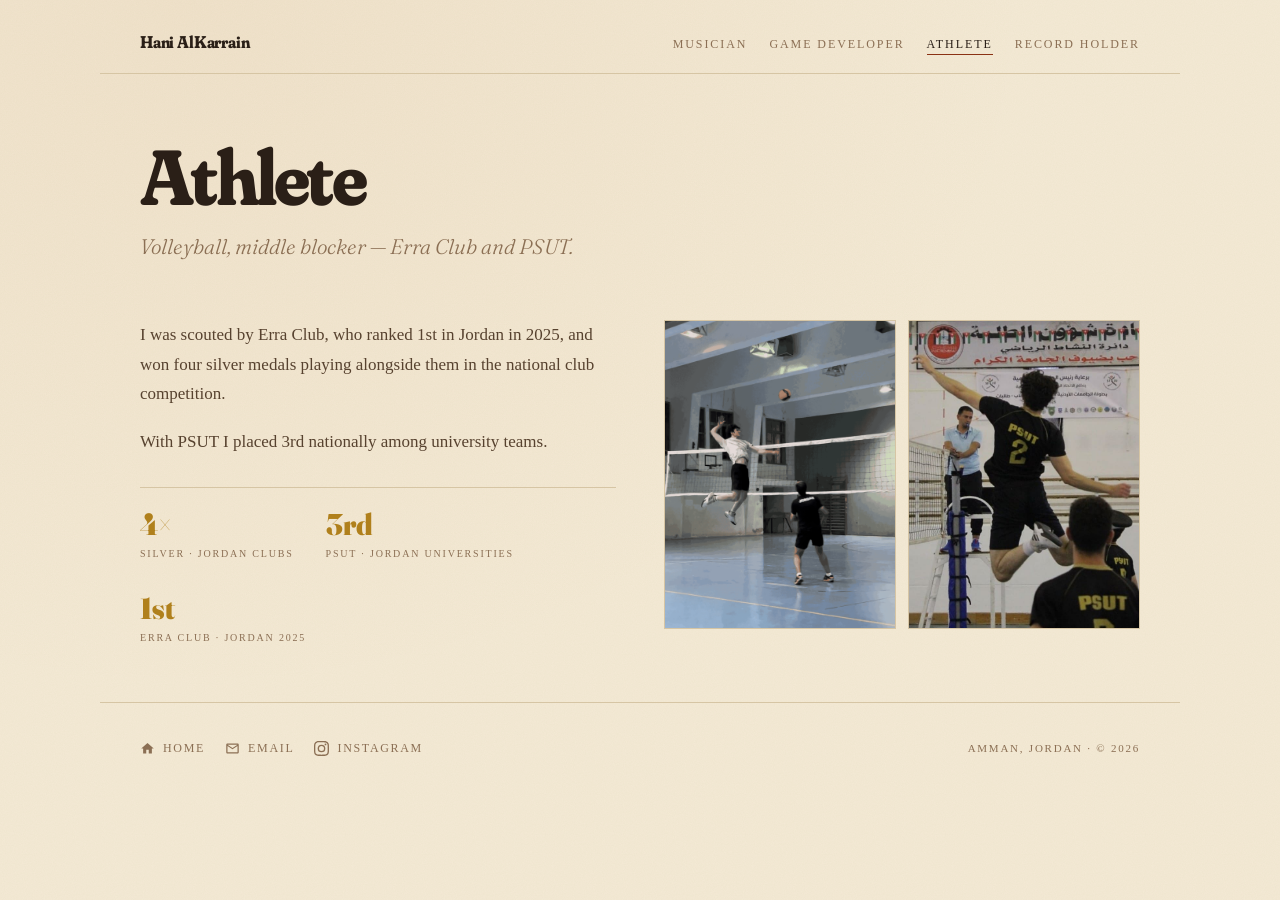
==== athlete.html @ cb23bcdd "redesign" ====
<!DOCTYPE html>
<html lang="en">
<head>
  <meta charset="UTF-8">
  <meta name="viewport" content="width=device-width, initial-scale=1.0">
  <title>Athlete — Hani AlKarrain</title>
  <meta name="description" content="Hani AlKarrain — volleyball middle blocker for Erra Club and PSUT, Amman, Jordan.">
  <link rel="preconnect" href="https://fonts.googleapis.com">
  <link rel="preconnect" href="https://fonts.gstatic.com" crossorigin>
  <link href="https://fonts.googleapis.com/css2?family=Amiri:wght@400;700&family=Fraunces:opsz,wght,SOFT@9..144,300;9..144,700;9..144,900&display=swap" rel="stylesheet">
  <link rel="stylesheet" href="styles.css">
</head>
<body>

<header class="topbar">
  <a class="home" href="index.html">Hani AlKarrain</a>
  <nav class="topnav">
    <a href="music.html">Musician</a>
    <a href="games.html">Game developer</a>
    <a href="athlete.html" class="is-current">Athlete</a>
    <a href="record-holder.html">Record holder</a>
  </nav>
</header>

<div class="page-head">
  <h1 class="page-title">Athlete</h1>
  <p class="page-sub">Volleyball, middle blocker — Erra Club and PSUT.</p>
</div>

<section class="block">
  <div class="split">
    <div class="prose">
      <p>I was scouted by Erra Club, who ranked 1st in Jordan in 2025, and won four silver medals playing alongside them in the national club competition.</p>
      <p>With PSUT I placed 3rd nationally among university teams.</p>

      <div class="stats">
        <div class="stat">
          <span class="num">4×</span>
          <span class="lbl">Silver · Jordan clubs</span>
        </div>
        <div class="stat">
          <span class="num">3rd</span>
          <span class="lbl">PSUT · Jordan universities</span>
        </div>
        <div class="stat">
          <span class="num">1st</span>
          <span class="lbl">Erra Club · Jordan 2025</span>
        </div>
      </div>
    </div>

    <div class="gallery">
      <img class="tall" src="images/vb-naji.PNG" alt="Spiking at the net" style="object-position: center 40%;">
      <img class="tall" src="images/volleyball-psut.JPG" alt="Playing for PSUT">
    </div>
  </div>
</section>

<footer class="site-foot">
  <div class="foot-links">
    <a class="fl-home" href="index.html">Home</a>
    <a class="fl-email" href="mailto:Hani.AlKarrain@gmail.com">Email</a>
    <a class="fl-ig" href="https://www.instagram.com/hani.alkarrain/" target="_blank" rel="noopener">Instagram</a>
  </div>
  <p class="foot-note">Amman, Jordan · © 2026</p>
</footer>

</body>
</html>
---- styles.css ----
/* ===================================================================
   Hani AlKarrain — portfolio
   Warm paper, Fraunces + Georgia. One stylesheet for all pages.
   =================================================================== */

:root {
  --paper: #f4ead5;
  --paper-2: #ece0c6;
  --ink: #2a1f17;
  --ink-2: #57422f;
  --ink-3: #8b6f54;
  --line: #d6c5a4;
  /* Colour roles, applied consistently across every page:
     --accent-2  emphasis at rest — links, eyebrows, buttons, key labels
     --accent    hover / active only, never a resting state
     --gold      achievement figures only — placings, records, stats
     --wash      the translucent lift used on cards, so paper grain shows through */
  --accent: #b8471f;
  --accent-2: #8a3214;
  --gold: #b0801c;
  --wash: rgba(255, 255, 255, 0.18);
  --wrap: 1080px;
  --pad: 40px;
}

* { box-sizing: border-box; margin: 0; padding: 0; }

body {
  font-family: Georgia, 'Times New Roman', serif;
  background: var(--paper);
  color: var(--ink);
  font-size: 17px;
  line-height: 1.6;
  background-image:
    radial-gradient(ellipse at 15% 0%, rgba(185, 120, 60, 0.07) 0%, transparent 55%),
    url("data:image/svg+xml;utf8,<svg xmlns='http://www.w3.org/2000/svg' width='200' height='200'><filter id='n'><feTurbulence type='fractalNoise' baseFrequency='0.9' numOctaves='2'/><feColorMatrix values='0 0 0 0 0.3 0 0 0 0 0.2 0 0 0 0 0.1 0 0 0 0.05 0'/></filter><rect width='100%25' height='100%25' filter='url(%23n)'/></svg>");
  background-attachment: fixed;
  -webkit-font-smoothing: antialiased;
}

::selection { background: var(--accent); color: var(--paper); }

.display {
  font-family: 'Fraunces', Georgia, serif;
  font-variation-settings: "opsz" 144, "SOFT" 100;
}

a { color: var(--accent-2); }
a:hover { color: var(--accent); }

img { display: block; max-width: 100%; }

.wrap { max-width: var(--wrap); margin: 0 auto; padding: 0 var(--pad); }

/* ============================================================
   LANDING
   ============================================================ */

.hero {
  min-height: calc(100svh - 118px); /* leave the footer just off the fold */
  max-width: var(--wrap);
  margin: 0 auto;
  padding: 6vh var(--pad) 4vh;
  display: grid;
  grid-template-columns: 1fr 0.85fr;
  gap: 64px;
  align-items: center;
}

/* Both names sit on one baseline, same size and colour, as a single left-aligned unit */
.signature {
  margin-bottom: 12vh;
  display: flex;
  align-items: baseline;
  gap: 14px;
  color: var(--ink);
  font-size: clamp(22px, 2.4vw, 28px);
  line-height: 1.2;
}
.sig-en {
  font-family: 'Fraunces', Georgia, serif;
  font-variation-settings: "opsz" 144, "SOFT" 100;
  font-weight: 700;
  font-size: 1em;
  letter-spacing: -0.01em;
}
.sig-div { color: var(--line); font-size: 1em; }
.sig-ar {
  font-family: 'Amiri', serif;
  font-weight: 700;
  font-size: 1em;
}

.lede {
  font-family: 'Fraunces', Georgia, serif;
  font-variation-settings: "opsz" 144, "SOFT" 80;
  font-weight: 300;
  font-style: italic;
  font-size: clamp(22px, 2.6vw, 32px);
  color: var(--ink-3);
  margin-bottom: 10px;
}

.roles { display: block; }

.role {
  display: block;
  text-decoration: none;
  color: var(--ink);
  padding: 4px 0 10px;
  transition: color 0.25s, transform 0.25s;
}
.role-name {
  display: block;
  font-family: 'Fraunces', Georgia, serif;
  font-variation-settings: "opsz" 144, "SOFT" 100;
  font-weight: 700;
  font-size: clamp(32px, 4.6vw, 50px);
  line-height: 1.1;
  letter-spacing: -0.03em;
}
/* height is reserved so revealing the subtitle doesn't shift the stack */
.role-meta {
  display: block;
  height: 15px;
  font-size: 11px;
  letter-spacing: 0.16em;
  text-transform: uppercase;
  color: var(--ink-3);
  opacity: 0;
  transform: translateY(-4px);
  transition: opacity 0.25s, transform 0.25s;
  white-space: nowrap;
}
.role:hover,
.role:focus-visible { color: var(--accent); transform: translateX(4px); outline: none; }
.role:hover .role-meta,
.role:focus-visible .role-meta { opacity: 1; transform: translateY(0); }

.whereabouts {
  margin-top: 12vh;
  font-size: 12px;
  letter-spacing: 0.22em;
  text-transform: uppercase;
  color: var(--ink-3);
}
.whereabouts a { display: block; color: var(--ink-3); text-decoration: none; margin-top: 6px; }
.whereabouts a:hover { color: var(--accent); }

/* The preview frame that reacts to whichever role is hovered */
.stage {
  position: relative;
  aspect-ratio: 4 / 5;
  border: 1px solid var(--line);
  background: var(--paper-2);
  overflow: hidden;
}
.stage img {
  position: absolute;
  inset: 0;
  width: 100%;
  height: 100%;
  object-fit: cover;
  opacity: 0;
  transform: scale(1.04);
  transition: opacity 0.5s ease, transform 0.9s ease;
}
/* resting state: the first image holds the frame at full strength */
.hero:not(:has(.role:hover)):not(:has(.role:focus-visible)) .stage img[data-role="music"] {
  opacity: 1;
  transform: scale(1);
}
.hero:has(.role[data-role="music"]:hover) .stage img[data-role="music"],
.hero:has(.role[data-role="music"]:focus-visible) .stage img[data-role="music"],
.hero:has(.role[data-role="games"]:hover) .stage img[data-role="games"],
.hero:has(.role[data-role="games"]:focus-visible) .stage img[data-role="games"],
.hero:has(.role[data-role="athlete"]:hover) .stage img[data-role="athlete"],
.hero:has(.role[data-role="athlete"]:focus-visible) .stage img[data-role="athlete"],
.hero:has(.role[data-role="record"]:hover) .stage img[data-role="record"],
.hero:has(.role[data-role="record"]:focus-visible) .stage img[data-role="record"] {
  opacity: 1;
  transform: scale(1);
}

.role-thumb { display: none; }

/* ============================================================
   SUB-PAGE CHROME
   ============================================================ */

.topbar {
  max-width: var(--wrap);
  margin: 0 auto;
  padding: 28px var(--pad) 18px;
  display: flex;
  align-items: baseline;
  justify-content: space-between;
  gap: 24px;
  flex-wrap: wrap;
  border-bottom: 1px solid var(--line);
}
.home {
  font-family: 'Fraunces', Georgia, serif;
  font-variation-settings: "opsz" 144, "SOFT" 100;
  font-weight: 700;
  font-size: 17px;
  color: var(--ink);
  text-decoration: none;
  letter-spacing: -0.01em;
}
.home:hover { color: var(--accent); }
.topnav { display: flex; gap: 22px; flex-wrap: wrap; }
.topnav a {
  font-size: 12px;
  letter-spacing: 0.16em;
  text-transform: uppercase;
  color: var(--ink-3);
  text-decoration: none;
}
.topnav a:hover { color: var(--accent); }
.topnav a.is-current { color: var(--ink); border-bottom: 1px solid var(--accent-2); }

.page-head {
  max-width: var(--wrap);
  margin: 0 auto;
  padding: 64px var(--pad) 0;
}
.page-title {
  font-family: 'Fraunces', Georgia, serif;
  font-variation-settings: "opsz" 144, "SOFT" 100;
  font-weight: 700;
  font-size: clamp(44px, 7vw, 78px);
  line-height: 1;
  letter-spacing: -0.035em;
}
.page-sub {
  font-family: 'Fraunces', Georgia, serif;
  font-style: italic;
  font-weight: 300;
  font-size: clamp(17px, 2vw, 21px);
  color: var(--ink-3);
  margin-top: 14px;
  max-width: 46ch;
}

section.block {
  max-width: var(--wrap);
  margin: 0 auto;
  padding: 56px var(--pad);
}
.block-title {
  font-family: 'Fraunces', Georgia, serif;
  font-variation-settings: "opsz" 144, "SOFT" 100;
  font-weight: 700;
  font-size: 13px;
  letter-spacing: 0.24em;
  text-transform: uppercase;
  color: var(--ink-3);
  padding-bottom: 10px;
  border-bottom: 1px solid var(--line);
  margin-bottom: 28px;
}

/* Body prose */
.prose p { color: var(--ink-2); margin-bottom: 18px; line-height: 1.75; }
.prose p:last-child { margin-bottom: 0; }

/* Single reading column — no panels, no rules; spacing does the sectioning */
.column { max-width: 60ch; }
.column p {
  color: var(--ink-2);
  line-height: 1.75;
  margin-bottom: 16px;
}
.sec {
  font-family: 'Fraunces', Georgia, serif;
  font-variation-settings: "opsz" 144, "SOFT" 100;
  font-weight: 700;
  font-size: 22px;
  line-height: 1.2;
  letter-spacing: -0.02em;
  color: var(--ink);
  margin: 46px 0 10px;
}
.sec:first-child { margin-top: 0; }

/* Film credits — poster over title over one line of detail.
   Posters are contained rather than cropped: they're artwork, and the two
   have different proportions, so the frame letterboxes instead of trimming. */
.films {
  display: grid;
  /* capped width, zero min — posters stay small here but still shrink on narrow screens */
  grid-template-columns: repeat(2, minmax(0, 168px));
  gap: 18px;
  margin-bottom: 20px;
}
.film img {
  width: 100%;
  aspect-ratio: 3 / 4;
  object-fit: contain;
  background: var(--paper-2);
  border: 1px solid var(--line);
  margin-bottom: 10px;
  transition: border-color 0.2s;
}
.film a:hover img { border-color: var(--ink); }
.film strong {
  display: block;
  font-family: 'Fraunces', Georgia, serif;
  font-variation-settings: "opsz" 144;
  font-weight: 700;
  font-size: 17px;
  line-height: 1.25;
  color: var(--ink);
  margin-bottom: 2px;
}
.film strong a { color: inherit; text-decoration: none; }
.film strong a:hover { color: var(--accent); }
.film span {
  display: block;
  font-size: 13.5px;
  color: var(--ink-3);
  line-height: 1.5;
}

/* Call to action */
.cta {
  display: inline-block;
  margin-top: 26px;
  font-size: 12px;
  letter-spacing: 0.2em;
  text-transform: uppercase;
  color: var(--paper);
  background: var(--accent-2);
  border: 1px solid var(--accent-2);
  padding: 11px 20px;
  text-decoration: none;
  transition: background 0.2s, border-color 0.2s;
}
.cta:hover { background: var(--ink); border-color: var(--ink); color: var(--paper); }

/* Stat row */
.stats {
  display: flex;
  flex-wrap: wrap;
  gap: 32px;
  margin-top: 30px;
  padding-top: 22px;
  border-top: 1px solid var(--line);
}
.stat .num {
  font-family: 'Fraunces', Georgia, serif;
  font-variation-settings: "opsz" 144;
  font-weight: 900;
  font-size: 30px;
  line-height: 1;
  color: var(--gold);
  display: block;
}
.stat .lbl {
  font-size: 10px;
  letter-spacing: 0.18em;
  text-transform: uppercase;
  color: var(--ink-3);
  margin-top: 6px;
  display: block;
}

/* Two-column split: text beside images */
.split {
  display: grid;
  grid-template-columns: 1fr 1fr;
  gap: 48px;
  align-items: start;
}
.gallery { display: grid; grid-template-columns: 1fr 1fr; gap: 12px; }
.gallery img {
  width: 100%;
  aspect-ratio: 1 / 1;
  object-fit: cover;
  border: 1px solid var(--line);
}
.gallery img.tall { aspect-ratio: 3 / 4; }
.gallery img:only-child { grid-column: 1 / -1; aspect-ratio: 4 / 3; }
/* Single stack of photos. The column is narrow and the crop is wide so four
   images run to roughly the height of the text beside them, not past it. */
.gallery.one { grid-template-columns: 1fr; }
.gallery.one img { aspect-ratio: 1 / 1; }
.split.media-narrow { grid-template-columns: 1fr 0.42fr; }

/* ============================================================
   PROJECT CARDS
   ============================================================ */

.cards {
  display: grid;
  grid-template-columns: repeat(3, 1fr);
  gap: 20px;
}
.cards.two { grid-template-columns: repeat(2, 1fr); }

.card {
  display: flex;
  flex-direction: column;
  text-decoration: none;
  color: inherit;
  border: 1px solid var(--line);
  background: var(--wash);
  overflow: hidden;
  transition: border-color 0.2s, transform 0.2s;
}
.card:hover { border-color: var(--ink); transform: translateY(-3px); }
.card-media { overflow: hidden; background: var(--paper-2); }
.card-media img {
  width: 100%;
  aspect-ratio: 4 / 3;
  object-fit: cover;
  transition: transform 0.5s ease;
}
.card:hover .card-media img { transform: scale(1.04); }
.card-body { padding: 16px 18px 18px; display: flex; flex-direction: column; flex-grow: 1; }
.card-meta {
  font-size: 10px;
  letter-spacing: 0.2em;
  text-transform: uppercase;
  color: var(--accent-2);
  margin-bottom: 6px;
}
.card h3 {
  font-family: 'Fraunces', Georgia, serif;
  font-variation-settings: "opsz" 144;
  font-weight: 700;
  font-size: 21px;
  line-height: 1.15;
  margin-bottom: 6px;
}
.card:hover h3 { color: var(--accent); }
.card p {
  font-size: 13.5px;
  line-height: 1.55;
  color: var(--ink-2);
  flex-grow: 1;
}
.card-foot {
  margin-top: 14px;
  font-size: 10px;
  letter-spacing: 0.18em;
  text-transform: uppercase;
  color: var(--ink-3);
}

/* ============================================================
   AWARDS
   ============================================================ */

.awards { display: grid; grid-template-columns: repeat(4, 1fr); gap: 20px; }
.award { border-top: 2px solid var(--gold); padding-top: 14px; }
.award img {
  width: 100%;
  aspect-ratio: 4 / 3;
  object-fit: cover;
  border: 1px solid var(--line);
  margin-bottom: 12px;
}
.award .place {
  display: flex;
  align-items: center;
  gap: 9px;
  font-family: 'Fraunces', Georgia, serif;
  font-variation-settings: "opsz" 144;
  font-weight: 900;
  font-size: 32px;
  line-height: 1;
  color: var(--gold);
  letter-spacing: -0.03em;
  margin-bottom: 8px;
}
/* Gold medal: ribbon tails plus a disc with the star knocked out (evenodd) */
.award .place::before {
  content: "";
  width: 30px;
  height: 30px;
  flex-shrink: 0;
  background-color: var(--gold);
  --medal: url("data:image/svg+xml,%3Csvg xmlns='http://www.w3.org/2000/svg' viewBox='0 0 24 24'%3E%3Cpath d='M5.6 1h4.6L8.6 8.2 4.9 10.1z'/%3E%3Cpath d='M18.4 1h-4.6l1.6 7.2 3.7 1.9z'/%3E%3Cpath fill-rule='evenodd' d='M12 8.5a7 7 0 1 0 0 14 7 7 0 1 0 0-14z M12 11.3 l1.12 2.66 l2.87 0.24 l-2.18 1.89 l0.66 2.81 l-2.47 -1.5 l-2.47 1.5 l0.66 -2.81 l-2.18 -1.89 l2.87 -0.24 z'/%3E%3C/svg%3E");
  -webkit-mask: var(--medal) center / contain no-repeat;
  mask: var(--medal) center / contain no-repeat;
}
.award .what {
  font-family: 'Fraunces', Georgia, serif;
  font-variation-settings: "opsz" 144;
  font-weight: 700;
  font-size: 16px;
  line-height: 1.25;
  margin-bottom: 4px;
}
.award .where { font-size: 12.5px; color: var(--ink-3); line-height: 1.45; }

/* Plain record list */
.records { border-top: 1px solid var(--line); }
.record {
  display: flex;
  align-items: baseline;
  gap: 20px;
  padding: 16px 0;
  border-bottom: 1px solid var(--line);
}
.record .rk {
  font-family: 'Fraunces', Georgia, serif;
  font-variation-settings: "opsz" 144;
  font-weight: 900;
  font-size: 22px;
  color: var(--gold);
  min-width: 92px;
  line-height: 1;
}
.record .rd { flex-grow: 1; }
.record .rd strong { font-weight: normal; font-family: 'Fraunces', Georgia, serif; font-size: 17px; }
.record .rd span { display: block; font-size: 13px; color: var(--ink-3); }

/* ============================================================
   FOOTER
   ============================================================ */

.site-foot {
  max-width: var(--wrap);
  margin: 0 auto;
  padding: 36px var(--pad) 48px;
  border-top: 1px solid var(--line);
  display: flex;
  justify-content: space-between;
  align-items: center;
  gap: 20px;
  flex-wrap: wrap;
}
.foot-links { display: flex; flex-wrap: wrap; align-items: center; gap: 20px; }
.foot-links a {
  display: inline-flex;
  align-items: center;
  gap: 8px;
  font-size: 12px;
  letter-spacing: 0.14em;
  text-transform: uppercase;
  color: var(--ink-3);
  text-decoration: none;
  transition: color 0.2s;
}
.foot-links a:hover { color: var(--accent); }

/* Icons live here rather than in the markup, so all five pages share one copy
   and the glyph inherits the link colour via currentColor. */
.foot-links a[class^="fl-"]:not(.fl-kolide)::before {
  content: "";
  width: 15px;
  height: 15px;
  flex-shrink: 0;
  background-color: currentColor;
  -webkit-mask: var(--icon) center / contain no-repeat;
  mask: var(--icon) center / contain no-repeat;
}
.fl-home  { --icon: url("data:image/svg+xml,%3Csvg xmlns='http://www.w3.org/2000/svg' viewBox='0 0 24 24'%3E%3Cpath d='M10 20v-6h4v6h5v-8h3L12 3 2 12h3v8z'/%3E%3C/svg%3E"); }
.fl-email { --icon: url("data:image/svg+xml,%3Csvg xmlns='http://www.w3.org/2000/svg' viewBox='0 0 24 24'%3E%3Cpath d='M22 6c0-1.1-.9-2-2-2H4c-1.1 0-2 .9-2 2v12c0 1.1.9 2 2 2h16c1.1 0 2-.9 2-2V6zm-2 0-8 5-8-5h16zm0 12H4V8l8 5 8-5v10z'/%3E%3C/svg%3E"); }
.fl-ig    { --icon: url("data:image/svg+xml,%3Csvg xmlns='http://www.w3.org/2000/svg' viewBox='0 0 24 24'%3E%3Cpath d='M12 0C8.74 0 8.333.015 7.053.072 5.775.132 4.905.333 4.14.63c-.789.306-1.459.717-2.126 1.384S.935 3.35.63 4.14C.333 4.905.131 5.775.072 7.053.012 8.333 0 8.74 0 12s.015 3.667.072 4.947c.06 1.277.261 2.148.558 2.913.306.788.717 1.459 1.384 2.126.667.666 1.336 1.079 2.126 1.384.766.296 1.636.499 2.913.558C8.333 23.988 8.74 24 12 24s3.667-.015 4.947-.072c1.277-.06 2.148-.262 2.913-.558.788-.306 1.459-.718 2.126-1.384.666-.667 1.079-1.335 1.384-2.126.296-.765.499-1.636.558-2.913.06-1.28.072-1.687.072-4.947s-.015-3.667-.072-4.947c-.06-1.277-.262-2.149-.558-2.913-.306-.789-.718-1.459-1.384-2.126C21.319 1.347 20.651.935 19.86.63c-.765-.297-1.636-.499-2.913-.558C15.667.012 15.26 0 12 0zm0 2.16c3.203 0 3.585.016 4.85.071 1.17.055 1.805.249 2.227.415.562.217.96.477 1.382.896.419.42.679.819.896 1.381.164.422.36 1.057.413 2.227.057 1.266.07 1.646.07 4.85s-.015 3.585-.074 4.85c-.061 1.17-.256 1.805-.421 2.227-.224.562-.479.96-.899 1.382-.419.419-.824.679-1.38.896-.42.164-1.065.36-2.235.413-1.274.057-1.649.07-4.859.07-3.211 0-3.586-.015-4.859-.074-1.171-.061-1.816-.256-2.236-.421-.569-.224-.96-.479-1.379-.899-.421-.419-.69-.824-.9-1.38-.165-.42-.359-1.065-.42-2.235-.045-1.26-.061-1.649-.061-4.844 0-3.196.016-3.586.061-4.861.061-1.17.255-1.814.42-2.234.21-.57.479-.96.9-1.381.419-.419.81-.689 1.379-.898.42-.166 1.051-.361 2.221-.421 1.275-.045 1.65-.06 4.859-.06l.045.03zm0 3.678a6.162 6.162 0 100 12.324 6.162 6.162 0 000-12.324zM12 16a4 4 0 110-8 4 4 0 010 8zm7.846-10.405a1.441 1.441 0 01-2.88 0 1.44 1.44 0 012.88 0z'/%3E%3C/svg%3E"); }
.fl-li    { --icon: url("data:image/svg+xml,%3Csvg xmlns='http://www.w3.org/2000/svg' viewBox='0 0 24 24'%3E%3Cpath d='M20.447 20.452h-3.554v-5.569c0-1.328-.027-3.037-1.852-3.037-1.853 0-2.136 1.445-2.136 2.939v5.667H9.351V9h3.414v1.561h.046c.477-.9 1.637-1.85 3.37-1.85 3.601 0 4.267 2.37 4.267 5.455v6.286zM5.337 7.433a2.062 2.062 0 01-2.063-2.065 2.064 2.064 0 112.063 2.065zm1.782 13.019H3.555V9h3.564v11.452zM22.225 0H1.771C.792 0 0 .774 0 1.729v20.542C0 23.227.792 24 1.771 24h20.451C23.2 24 24 23.227 24 22.271V1.729C24 .774 23.2 0 22.222 0h.003z'/%3E%3C/svg%3E"); }
.fl-sp    { --icon: url("data:image/svg+xml,%3Csvg xmlns='http://www.w3.org/2000/svg' viewBox='0 0 24 24'%3E%3Cpath d='M12 0C5.4 0 0 5.4 0 12s5.4 12 12 12 12-5.4 12-12S18.66 0 12 0zm5.521 17.34c-.24.359-.66.48-1.021.24-2.82-1.74-6.36-2.101-10.561-1.141-.418.122-.779-.179-.899-.539-.12-.421.18-.78.54-.9 4.56-1.021 8.52-.6 11.64 1.32.42.18.479.659.301 1.02zm1.44-3.3c-.301.42-.841.6-1.262.3-3.239-1.98-8.159-2.58-11.939-1.38-.479.12-1.02-.12-1.14-.6-.12-.48.12-1.021.6-1.141C9.6 9.9 15 10.561 18.72 12.84c.361.181.54.78.241 1.2zm.12-3.36C15.24 8.4 8.82 8.16 5.16 9.301c-.6.179-1.2-.181-1.38-.721-.18-.601.18-1.2.72-1.381 4.26-1.26 11.28-1.02 15.721 1.621.539.3.719 1.02.419 1.56-.299.421-1.02.599-1.559.3z'/%3E%3C/svg%3E"); }
.fl-itch  { --icon: url("data:image/svg+xml,%3Csvg xmlns='http://www.w3.org/2000/svg' viewBox='0 0 24 24'%3E%3Cpath d='M3.13 1.338C2.08 1.96.02 4.328 0 4.95v1.03c0 1.303 1.22 2.45 2.325 2.45 1.33 0 2.436-1.102 2.436-2.41 0 1.308 1.07 2.41 2.4 2.41 1.328 0 2.362-1.102 2.362-2.41 0 1.308 1.137 2.41 2.466 2.41h.024c1.33 0 2.466-1.102 2.466-2.41 0 1.308 1.034 2.41 2.363 2.41 1.33 0 2.4-1.102 2.4-2.41 0 1.308 1.106 2.41 2.435 2.41C22.78 8.43 24 7.282 24 5.98V4.95c-.02-.62-2.082-2.99-3.13-3.612-3.253-.114-5.508-.134-8.87-.133-3.362 0-7.945.053-8.87.133zm6.376 6.477a2.74 2.74 0 01-.468.602c-.5.49-1.19.795-1.947.795a2.786 2.786 0 01-1.95-.795c-.182-.178-.32-.37-.446-.59-.127.222-.303.412-.486.59a2.788 2.788 0 01-1.95.795c-.092 0-.187-.025-.264-.052-.107 1.113-.152 2.176-.168 2.95v.005l-.006 1.167c.02 2.334-.23 7.564 1.03 8.85 1.952.454 5.545.662 9.15.663 3.605 0 7.198-.21 9.15-.664 1.26-1.284 1.01-6.514 1.03-8.848l-.006-1.167v-.004c-.016-.775-.06-1.838-.168-2.95-.077.026-.172.052-.263.052a2.788 2.788 0 01-1.95-.796c-.184-.178-.36-.368-.487-.59-.126.22-.264.412-.446.59a2.786 2.786 0 01-1.95.795c-.756 0-1.446-.303-1.945-.794a2.774 2.774 0 01-.468-.602 2.774 2.774 0 01-.463.602 2.79 2.79 0 01-1.95.794h-.16a2.79 2.79 0 01-1.95-.794 2.774 2.774 0 01-.464-.602zm-2.004 2.59v.002c.795.002 1.5 0 2.373.953.687-.072 1.406-.108 2.125-.107.72 0 1.438.035 2.125.107.873-.953 1.578-.95 2.372-.953.376 0 1.876 0 2.92 2.934l1.123 4.028c.832 2.995-.266 3.068-1.636 3.07-2.03-.075-3.156-1.55-3.156-3.025-1.124.184-2.436.276-3.748.277-1.312 0-2.624-.093-3.748-.277 0 1.475-1.125 2.95-3.156 3.026-1.37-.002-2.468-.075-1.636-3.07l1.122-4.03c1.045-2.933 2.545-2.933 2.92-2.933zM12 12.714c-.002.002-2.05 1.88-2.417 2.547l1.32-.053v1.15c0 .054.55.033 1.097.008.547.025 1.096.046 1.096-.007v-1.15l1.32.052C14.05 14.593 12 12.713 12 12.713z'/%3E%3C/svg%3E"); }
.fl-steam { --icon: url("data:image/svg+xml,%3Csvg xmlns='http://www.w3.org/2000/svg' viewBox='0 0 24 24'%3E%3Cpath d='M11.979 0C5.678 0 .511 4.86 0 11.032l6.436 2.658c.545-.371 1.203-.59 1.912-.59.063 0 .125.004.188.006l2.861-4.142V8.91c0-2.495 2.028-4.524 4.524-4.524 2.494 0 4.524 2.031 4.524 4.527s-2.03 4.525-4.524 4.525h-.105l-4.076 2.911c0 .052.004.105.004.159 0 1.875-1.515 3.396-3.39 3.396-1.635 0-3.016-1.173-3.331-2.727L.436 15.27C1.862 20.307 6.486 24 11.979 24c6.627 0 11.999-5.373 11.999-12S18.605 0 11.979 0zM7.54 18.21l-1.473-.61c.262.543.714.999 1.314 1.25 1.297.539 2.793-.076 3.332-1.375.263-.63.264-1.319.005-1.949s-.75-1.121-1.377-1.383c-.624-.26-1.29-.249-1.878-.03l1.523.63c.956.4 1.409 1.5 1.009 2.455-.397.957-1.497 1.41-2.454 1.012H7.54zm11.415-9.303c0-1.662-1.353-3.015-3.015-3.015-1.665 0-3.015 1.353-3.015 3.015 0 1.665 1.35 3.015 3.015 3.015 1.663 0 3.015-1.35 3.015-3.015zm-5.273-.005c0-1.252 1.013-2.266 2.265-2.266 1.249 0 2.263 1.014 2.263 2.266 0 1.251-1.014 2.265-2.263 2.265-1.252 0-2.265-1.014-2.265-2.265z'/%3E%3C/svg%3E"); }
.fl-apple { --icon: url("data:image/svg+xml,%3Csvg xmlns='http://www.w3.org/2000/svg' viewBox='0 0 24 24'%3E%3Cpath d='M12.152 6.896c-.948 0-2.415-1.078-3.96-1.04-2.04.027-3.91 1.183-4.961 3.014-2.117 3.675-.546 9.103 1.519 12.09 1.013 1.454 2.208 3.09 3.792 3.039 1.52-.065 2.09-.987 3.935-.987 1.831 0 2.35.987 3.96.948 1.637-.026 2.676-1.48 3.676-2.948 1.156-1.688 1.636-3.325 1.662-3.415-.039-.013-3.182-1.221-3.22-4.857-.026-3.04 2.48-4.494 2.597-4.559-1.429-2.09-3.623-2.324-4.39-2.376-2-.156-3.675 1.09-4.61 1.09zM15.53 3.83c.843-1.012 1.4-2.427 1.245-3.83-1.207.052-2.662.805-3.532 1.818-.78.896-1.454 2.338-1.273 3.714 1.338.104 2.715-.688 3.559-1.701'/%3E%3C/svg%3E"); }

/* Kolide's mark is a full wordmark, so it stands in for its own label */
.fl-kolide img { height: 22px; width: auto; border-radius: 3px; opacity: 0.9; transition: opacity 0.2s; }
.fl-kolide:hover img { opacity: 1; }

.foot-note { font-size: 11px; letter-spacing: 0.16em; text-transform: uppercase; color: var(--ink-3); }

/* ============================================================
   RESPONSIVE
   ============================================================ */

@media (max-width: 900px) {
  :root { --pad: 22px; }
  body { font-size: 16px; }

  .hero {
    grid-template-columns: 1fr;
    gap: 0;
    min-height: 0;
    padding-top: 36px;
    padding-bottom: 40px;
    align-items: start;
  }
  .signature { margin-bottom: 40px; }
  .whereabouts { margin-top: 40px; }
  .stage { display: none; }

  /* Words alone don't carry a touch screen — give each one its thumbnail */
  .role {
    display: flex;
    align-items: center;
    gap: 16px;
    padding: 14px 0;
    border-bottom: 1px solid var(--line);
    transform: none;
  }
  .role:hover, .role:focus-visible { transform: none; }
  .role-thumb {
    display: block;
    width: 68px;
    height: 68px;
    object-fit: cover;
    border: 1px solid var(--line);
    flex-shrink: 0;
  }
  .role-name { font-size: clamp(28px, 8vw, 40px); }
  .role-meta { display: none; }

  .split, .split.media-narrow, .cards, .cards.two { grid-template-columns: 1fr; gap: 28px; }
  .sec { margin-top: 36px; }
  .cards { gap: 16px; }
  .awards { grid-template-columns: 1fr 1fr; }
  .site-foot { flex-direction: column; align-items: flex-start; }
  section.block { padding-top: 40px; padding-bottom: 40px; }
  .page-head { padding-top: 40px; }
}

@media (prefers-reduced-motion: reduce) {
  * { transition-duration: 0.01ms !important; animation-duration: 0.01ms !important; }
}
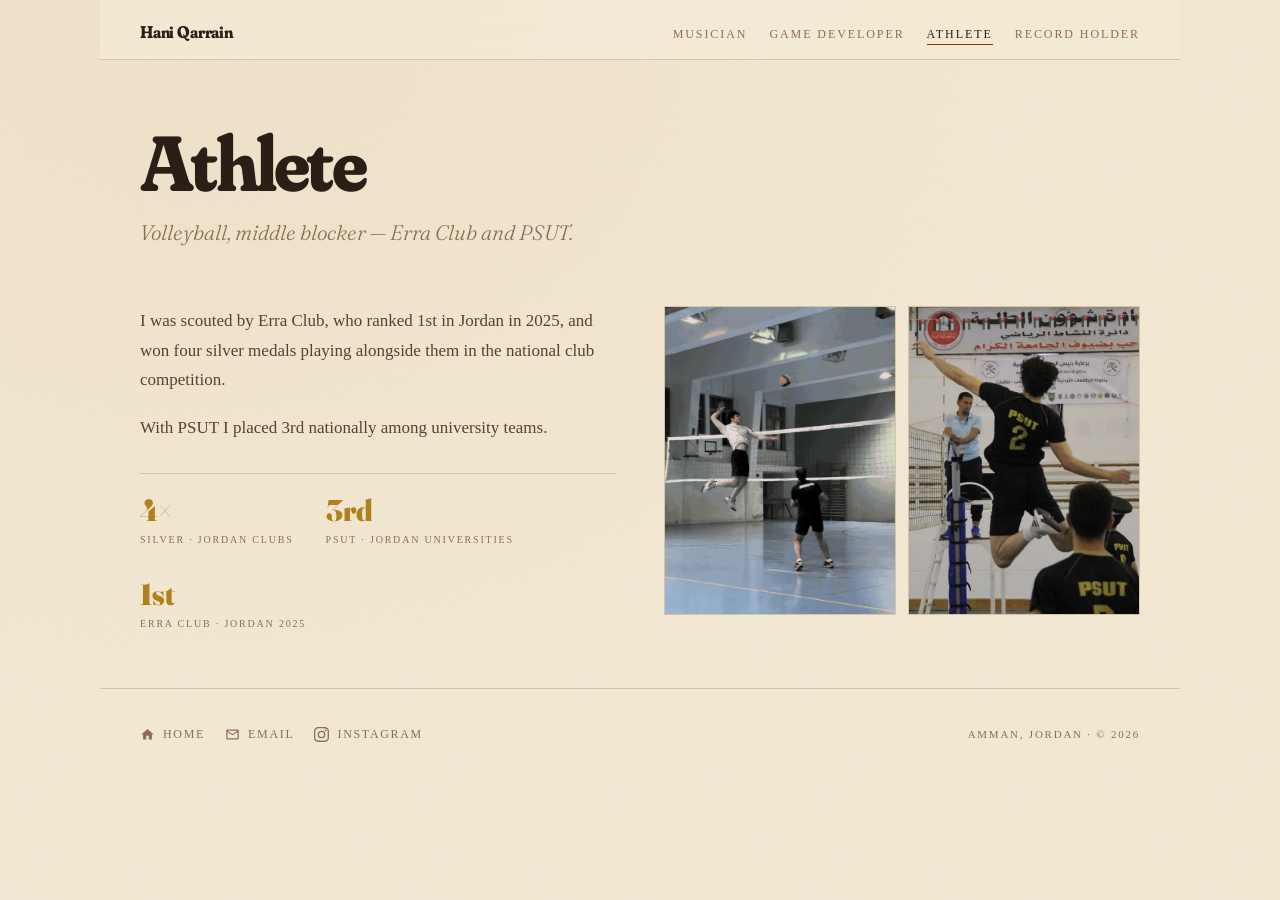
==== commit 7e62190b: "Rename to Hani Qarrain, shrink home page type, add structured data - Display name changed from Hani " ====
--- a/athlete.html
+++ b/athlete.html
@@ -3,8 +3,8 @@
 <head>
   <meta charset="UTF-8">
   <meta name="viewport" content="width=device-width, initial-scale=1.0">
-  <title>Athlete — Hani AlKarrain</title>
-  <meta name="description" content="Hani AlKarrain — volleyball middle blocker for Erra Club and PSUT, Amman, Jordan.">
+  <title>Athlete — Hani Qarrain</title>
+  <meta name="description" content="Hani Qarrain — volleyball middle blocker for Erra Club and PSUT, Amman, Jordan.">
   <link rel="preconnect" href="https://fonts.googleapis.com">
   <link rel="preconnect" href="https://fonts.gstatic.com" crossorigin>
   <link href="https://fonts.googleapis.com/css2?family=Amiri:wght@400;700&family=Fraunces:opsz,wght,SOFT@9..144,300;9..144,700;9..144,900&display=swap" rel="stylesheet">
@@ -13,7 +13,7 @@
 <body>
 
 <header class="topbar">
-  <a class="home" href="index.html">Hani AlKarrain</a>
+  <a class="home" href="index.html">Hani Qarrain</a>
   <nav class="topnav">
     <a href="music.html">Musician</a>
     <a href="games.html">Game developer</a>
@@ -60,7 +60,7 @@
   <div class="foot-links">
     <a class="fl-home" href="index.html">Home</a>
     <a class="fl-email" href="mailto:Hani.AlKarrain@gmail.com">Email</a>
-    <a class="fl-ig" href="https://www.instagram.com/hani.alkarrain/" target="_blank" rel="noopener">Instagram</a>
+    <a class="fl-ig" href="https://www.instagram.com/hani.qarrain/" target="_blank" rel="noopener">Instagram</a>
   </div>
   <p class="foot-note">Amman, Jordan · © 2026</p>
 </footer>
--- a/styles.css
+++ b/styles.css
@@ -1,5 +1,5 @@
 /* ===================================================================
-   Hani AlKarrain — portfolio
+   Hani Qarrain — portfolio
    Warm paper, Fraunces + Georgia. One stylesheet for all pages.
    =================================================================== */
 
@@ -19,6 +19,7 @@
   --accent-2: #8a3214;
   --gold: #b0801c;
   --wash: rgba(255, 255, 255, 0.18);
+  --paper-veil: rgba(244, 234, 213, 0.85); /* --paper, translucent, for the sticky bar */
   --wrap: 1080px;
   --pad: 40px;
 }
@@ -60,21 +61,22 @@
   min-height: calc(100svh - 118px); /* leave the footer just off the fold */
   max-width: var(--wrap);
   margin: 0 auto;
-  padding: 6vh var(--pad) 4vh;
+  padding: 5vh var(--pad) 3vh;
   display: grid;
-  grid-template-columns: 1fr 0.85fr;
-  gap: 64px;
+  /* the frame sizes itself from viewport height; the text column takes what's left */
+  grid-template-columns: 1fr auto;
+  gap: 56px;
   align-items: center;
 }
 
 /* Both names sit on one baseline, same size and colour, as a single left-aligned unit */
 .signature {
-  margin-bottom: 12vh;
+  margin-bottom: clamp(20px, 7vh, 76px);
   display: flex;
   align-items: baseline;
   gap: 14px;
   color: var(--ink);
-  font-size: clamp(22px, 2.4vw, 28px);
+  font-size: clamp(19px, 2vw, 23px);
   line-height: 1.2;
 }
 .sig-en {
@@ -96,7 +98,7 @@
   font-variation-settings: "opsz" 144, "SOFT" 80;
   font-weight: 300;
   font-style: italic;
-  font-size: clamp(22px, 2.6vw, 32px);
+  font-size: clamp(19px, 2.1vw, 26px);
   color: var(--ink-3);
   margin-bottom: 10px;
 }
@@ -115,7 +117,7 @@
   font-family: 'Fraunces', Georgia, serif;
   font-variation-settings: "opsz" 144, "SOFT" 100;
   font-weight: 700;
-  font-size: clamp(32px, 4.6vw, 50px);
+  font-size: clamp(27px, 3.7vw, 40px);
   line-height: 1.1;
   letter-spacing: -0.03em;
 }
@@ -138,8 +140,8 @@
 .role:focus-visible .role-meta { opacity: 1; transform: translateY(0); }
 
 .whereabouts {
-  margin-top: 12vh;
-  font-size: 12px;
+  margin-top: clamp(20px, 7vh, 76px);
+  font-size: 11px;
   letter-spacing: 0.22em;
   text-transform: uppercase;
   color: var(--ink-3);
@@ -148,9 +150,15 @@
 .whereabouts a:hover { color: var(--accent); }
 
 /* The preview frame that reacts to whichever role is hovered */
+/* Height comes from the viewport, width follows from the ratio — so a taller
+   frame can never push the footer below the fold. */
 .stage {
   position: relative;
+  justify-self: end;
+  height: min(calc(100svh - 270px), 460px);
   aspect-ratio: 4 / 5;
+  width: auto;
+  max-width: 100%;
   border: 1px solid var(--line);
   background: var(--paper-2);
   overflow: hidden;
@@ -188,10 +196,18 @@
    SUB-PAGE CHROME
    ============================================================ */
 
+/* Sticky. Translucent rather than solid so the fixed background wash and grain
+   carry through the bar instead of being covered by a flat strip. */
 .topbar {
+  position: sticky;
+  top: 0;
+  z-index: 10;
+  background: var(--paper-veil);
+  -webkit-backdrop-filter: blur(10px);
+  backdrop-filter: blur(10px);
   max-width: var(--wrap);
   margin: 0 auto;
-  padding: 28px var(--pad) 18px;
+  padding: 18px var(--pad) 14px;
   display: flex;
   align-items: baseline;
   justify-content: space-between;
@@ -605,13 +621,13 @@
   .role:hover, .role:focus-visible { transform: none; }
   .role-thumb {
     display: block;
-    width: 68px;
-    height: 68px;
+    width: 60px;
+    height: 60px;
     object-fit: cover;
     border: 1px solid var(--line);
     flex-shrink: 0;
   }
-  .role-name { font-size: clamp(28px, 8vw, 40px); }
+  .role-name { font-size: clamp(24px, 7vw, 34px); }
   .role-meta { display: none; }
 
   .split, .split.media-narrow, .cards, .cards.two { grid-template-columns: 1fr; gap: 28px; }
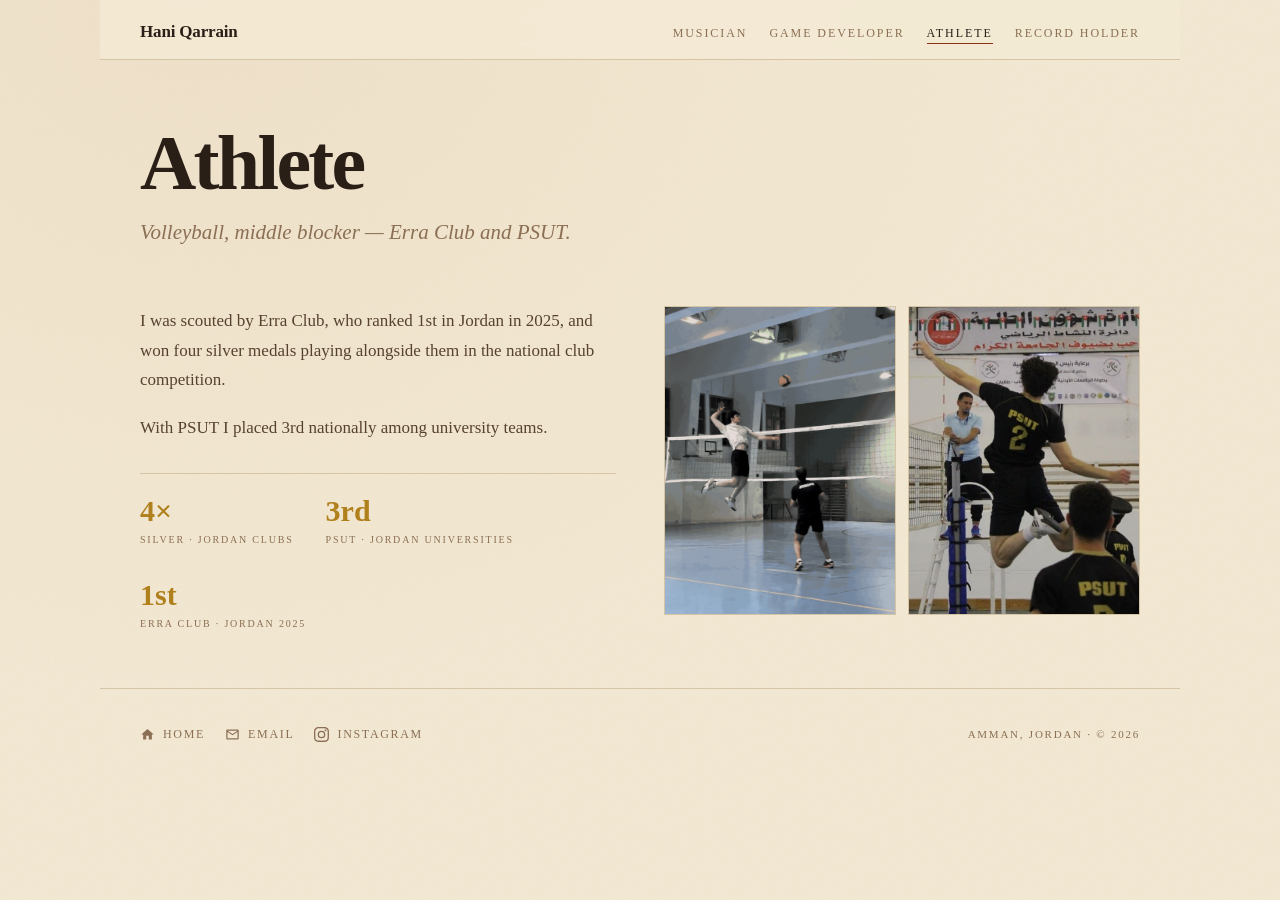
==== commit 5cfaba5b: "Drop Fraunces, use Georgia for headings Fraunces never loaded before the font URL fix, so Georgia is" ====
--- a/athlete.html
+++ b/athlete.html
@@ -5,9 +5,15 @@
   <meta name="viewport" content="width=device-width, initial-scale=1.0">
   <title>Athlete — Hani Qarrain</title>
   <meta name="description" content="Hani Qarrain — volleyball middle blocker for Erra Club and PSUT, Amman, Jordan.">
+  <link rel="canonical" href="https://haniqarrain.com/athlete.html">
+  <meta property="og:type" content="website">
+  <meta property="og:title" content="Athlete — Hani Qarrain">
+  <meta property="og:description" content="Hani Qarrain — volleyball middle blocker for Erra Club and PSUT, Amman, Jordan.">
+  <meta property="og:url" content="https://haniqarrain.com/athlete.html">
+  <meta property="og:image" content="https://haniqarrain.com/images/vb-naji.PNG">
   <link rel="preconnect" href="https://fonts.googleapis.com">
   <link rel="preconnect" href="https://fonts.gstatic.com" crossorigin>
-  <link href="https://fonts.googleapis.com/css2?family=Amiri:wght@400;700&family=Fraunces:opsz,wght,SOFT@9..144,300;9..144,700;9..144,900&display=swap" rel="stylesheet">
+  <link href="https://fonts.googleapis.com/css2?family=Amiri:wght@400;700&display=swap" rel="stylesheet">
   <link rel="stylesheet" href="styles.css">
 </head>
 <body>
--- a/styles.css
+++ b/styles.css
@@ -1,6 +1,6 @@
 /* ===================================================================
    Hani Qarrain — portfolio
-   Warm paper, Fraunces + Georgia. One stylesheet for all pages.
+   Warm paper, Georgia throughout, Amiri for the Arabic name. One stylesheet for all pages.
    =================================================================== */
 
 :root {
@@ -42,8 +42,7 @@
 ::selection { background: var(--accent); color: var(--paper); }
 
 .display {
-  font-family: 'Fraunces', Georgia, serif;
-  font-variation-settings: "opsz" 144, "SOFT" 100;
+  font-family: Georgia, serif;
 }
 
 a { color: var(--accent-2); }
@@ -76,12 +75,11 @@
   align-items: baseline;
   gap: 14px;
   color: var(--ink);
-  font-size: clamp(19px, 2vw, 23px);
+  font-size: clamp(21px, 2.2vw, 26px);
   line-height: 1.2;
 }
 .sig-en {
-  font-family: 'Fraunces', Georgia, serif;
-  font-variation-settings: "opsz" 144, "SOFT" 100;
+  font-family: Georgia, serif;
   font-weight: 700;
   font-size: 1em;
   letter-spacing: -0.01em;
@@ -94,11 +92,10 @@
 }
 
 .lede {
-  font-family: 'Fraunces', Georgia, serif;
-  font-variation-settings: "opsz" 144, "SOFT" 80;
+  font-family: Georgia, serif;
   font-weight: 300;
   font-style: italic;
-  font-size: clamp(19px, 2.1vw, 26px);
+  font-size: clamp(21px, 2.4vw, 29px);
   color: var(--ink-3);
   margin-bottom: 10px;
 }
@@ -114,10 +111,9 @@
 }
 .role-name {
   display: block;
-  font-family: 'Fraunces', Georgia, serif;
-  font-variation-settings: "opsz" 144, "SOFT" 100;
-  font-weight: 700;
-  font-size: clamp(27px, 3.7vw, 40px);
+  font-family: Georgia, serif;
+  font-weight: 700;
+  font-size: clamp(30px, 4.2vw, 46px);
   line-height: 1.1;
   letter-spacing: -0.03em;
 }
@@ -141,7 +137,7 @@
 
 .whereabouts {
   margin-top: clamp(20px, 7vh, 76px);
-  font-size: 11px;
+  font-size: 12px;
   letter-spacing: 0.22em;
   text-transform: uppercase;
   color: var(--ink-3);
@@ -155,7 +151,7 @@
 .stage {
   position: relative;
   justify-self: end;
-  height: min(calc(100svh - 270px), 460px);
+  height: min(calc(100svh - 270px), 500px);
   aspect-ratio: 4 / 5;
   width: auto;
   max-width: 100%;
@@ -216,8 +212,7 @@
   border-bottom: 1px solid var(--line);
 }
 .home {
-  font-family: 'Fraunces', Georgia, serif;
-  font-variation-settings: "opsz" 144, "SOFT" 100;
+  font-family: Georgia, serif;
   font-weight: 700;
   font-size: 17px;
   color: var(--ink);
@@ -242,15 +237,14 @@
   padding: 64px var(--pad) 0;
 }
 .page-title {
-  font-family: 'Fraunces', Georgia, serif;
-  font-variation-settings: "opsz" 144, "SOFT" 100;
+  font-family: Georgia, serif;
   font-weight: 700;
   font-size: clamp(44px, 7vw, 78px);
   line-height: 1;
   letter-spacing: -0.035em;
 }
 .page-sub {
-  font-family: 'Fraunces', Georgia, serif;
+  font-family: Georgia, serif;
   font-style: italic;
   font-weight: 300;
   font-size: clamp(17px, 2vw, 21px);
@@ -265,8 +259,7 @@
   padding: 56px var(--pad);
 }
 .block-title {
-  font-family: 'Fraunces', Georgia, serif;
-  font-variation-settings: "opsz" 144, "SOFT" 100;
+  font-family: Georgia, serif;
   font-weight: 700;
   font-size: 13px;
   letter-spacing: 0.24em;
@@ -289,8 +282,7 @@
   margin-bottom: 16px;
 }
 .sec {
-  font-family: 'Fraunces', Georgia, serif;
-  font-variation-settings: "opsz" 144, "SOFT" 100;
+  font-family: Georgia, serif;
   font-weight: 700;
   font-size: 22px;
   line-height: 1.2;
@@ -322,8 +314,7 @@
 .film a:hover img { border-color: var(--ink); }
 .film strong {
   display: block;
-  font-family: 'Fraunces', Georgia, serif;
-  font-variation-settings: "opsz" 144;
+  font-family: Georgia, serif;
   font-weight: 700;
   font-size: 17px;
   line-height: 1.25;
@@ -365,8 +356,7 @@
   border-top: 1px solid var(--line);
 }
 .stat .num {
-  font-family: 'Fraunces', Georgia, serif;
-  font-variation-settings: "opsz" 144;
+  font-family: Georgia, serif;
   font-weight: 900;
   font-size: 30px;
   line-height: 1;
@@ -443,8 +433,7 @@
   margin-bottom: 6px;
 }
 .card h3 {
-  font-family: 'Fraunces', Georgia, serif;
-  font-variation-settings: "opsz" 144;
+  font-family: Georgia, serif;
   font-weight: 700;
   font-size: 21px;
   line-height: 1.15;
@@ -482,8 +471,7 @@
   display: flex;
   align-items: center;
   gap: 9px;
-  font-family: 'Fraunces', Georgia, serif;
-  font-variation-settings: "opsz" 144;
+  font-family: Georgia, serif;
   font-weight: 900;
   font-size: 32px;
   line-height: 1;
@@ -503,8 +491,7 @@
   mask: var(--medal) center / contain no-repeat;
 }
 .award .what {
-  font-family: 'Fraunces', Georgia, serif;
-  font-variation-settings: "opsz" 144;
+  font-family: Georgia, serif;
   font-weight: 700;
   font-size: 16px;
   line-height: 1.25;
@@ -522,8 +509,7 @@
   border-bottom: 1px solid var(--line);
 }
 .record .rk {
-  font-family: 'Fraunces', Georgia, serif;
-  font-variation-settings: "opsz" 144;
+  font-family: Georgia, serif;
   font-weight: 900;
   font-size: 22px;
   color: var(--gold);
@@ -531,7 +517,7 @@
   line-height: 1;
 }
 .record .rd { flex-grow: 1; }
-.record .rd strong { font-weight: normal; font-family: 'Fraunces', Georgia, serif; font-size: 17px; }
+.record .rd strong { font-weight: normal; font-family: Georgia, serif; font-size: 17px; }
 .record .rd span { display: block; font-size: 13px; color: var(--ink-3); }
 
 /* ============================================================
@@ -621,13 +607,13 @@
   .role:hover, .role:focus-visible { transform: none; }
   .role-thumb {
     display: block;
-    width: 60px;
-    height: 60px;
+    width: 64px;
+    height: 64px;
     object-fit: cover;
     border: 1px solid var(--line);
     flex-shrink: 0;
   }
-  .role-name { font-size: clamp(24px, 7vw, 34px); }
+  .role-name { font-size: clamp(26px, 7.5vw, 37px); }
   .role-meta { display: none; }
 
   .split, .split.media-narrow, .cards, .cards.two { grid-template-columns: 1fr; gap: 28px; }
